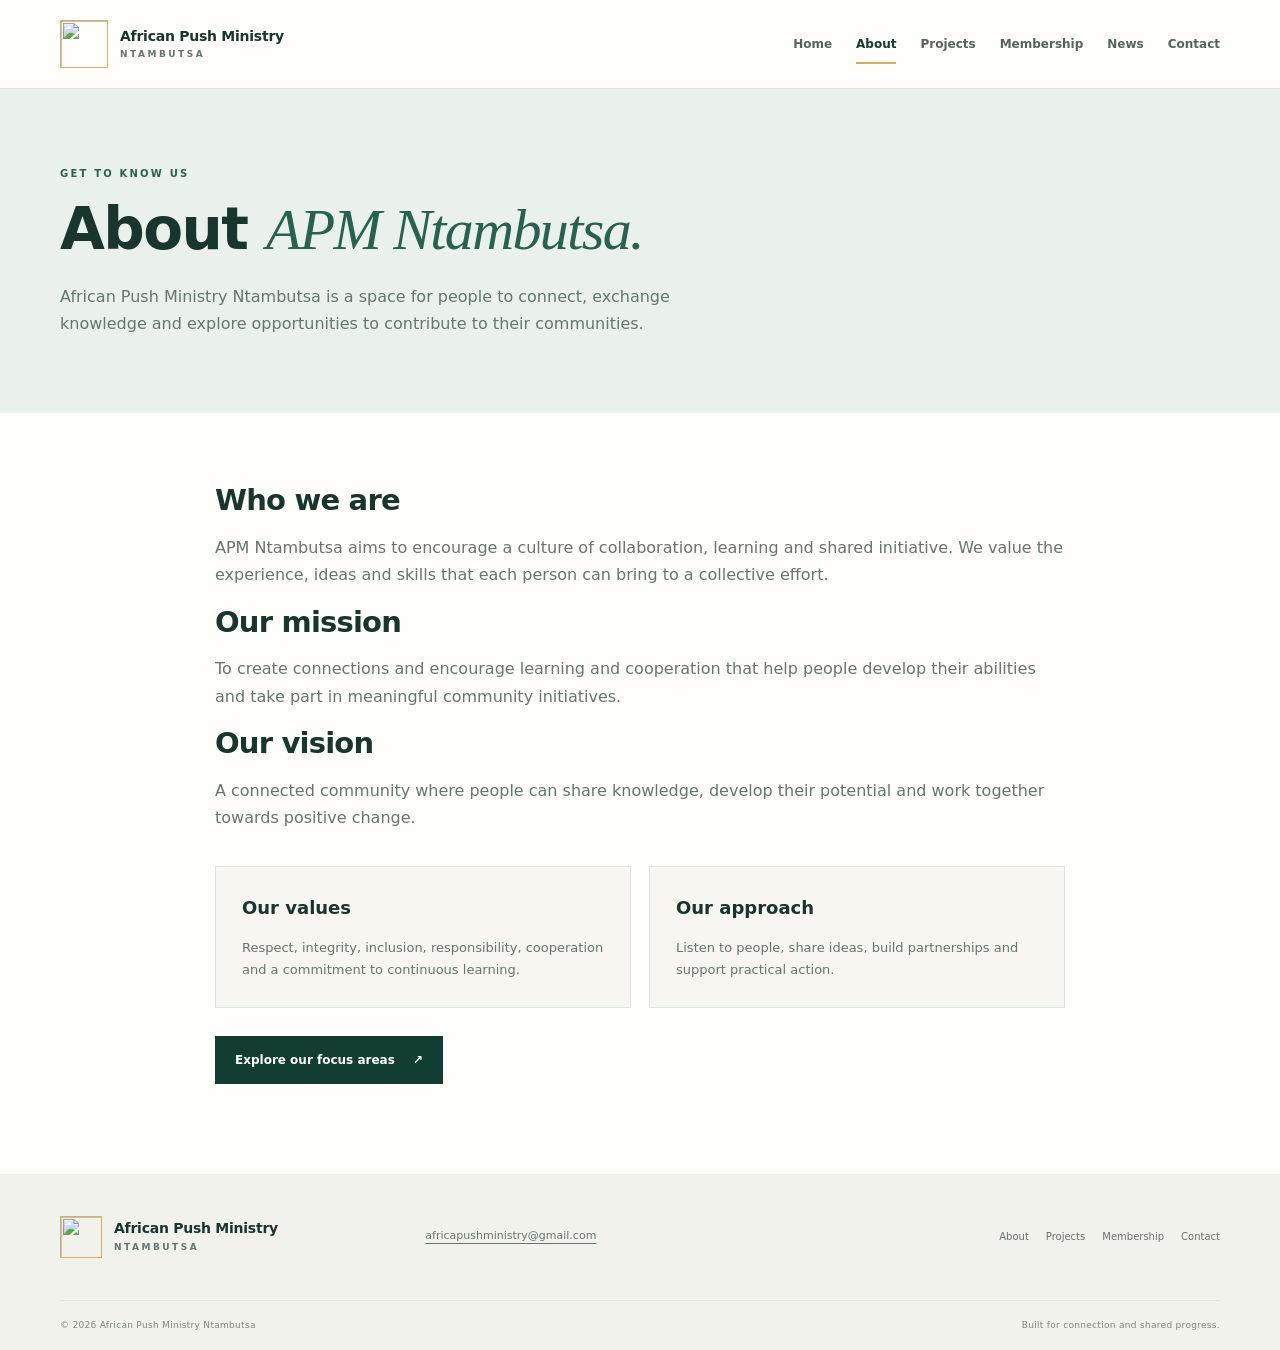
==== about.html @ 1ab74243 "Add official logo and contact email" ====
<!doctype html>
<html lang="en"><head><meta charset="utf-8"><meta name="viewport" content="width=device-width, initial-scale=1"><meta name="description" content="Learn about African Push Ministry Ntambutsa."><title>About | APM Ntambutsa</title><link rel="stylesheet" href="./assets/css/style.css"></head>
<body><a class="skip-link" href="#main">Skip to content</a><header class="site-header"><div class="container header-inner"><a class="brand" href="./index.html"><img class="brand-mark" src="./assets/apm-logo.jpg" alt=""><span class="brand-name">African Push Ministry <small>NTAMBUTSA</small></span></a><nav class="main-nav" aria-label="Main navigation"><a href="./index.html">Home</a><a href="./about.html" aria-current="page">About</a><a href="./projects.html">Projects</a><a href="./membership.html">Membership</a><a href="./news.html">News</a><a href="./contact.html">Contact</a></nav></div></header>
<main id="main"><section class="page-hero"><div class="container"><p class="section-kicker">GET TO KNOW US</p><h1>About <em>APM Ntambutsa.</em></h1><p class="page-lead">African Push Ministry Ntambutsa is a space for people to connect, exchange knowledge and explore opportunities to contribute to their communities.</p></div></section>
<section class="content-section"><div class="container content-narrow"><h2>Who we are</h2><p>APM Ntambutsa aims to encourage a culture of collaboration, learning and shared initiative. We value the experience, ideas and skills that each person can bring to a collective effort.</p><h2>Our mission</h2><p>To create connections and encourage learning and cooperation that help people develop their abilities and take part in meaningful community initiatives.</p><h2>Our vision</h2><p>A connected community where people can share knowledge, develop their potential and work together towards positive change.</p><div class="content-grid"><article class="content-card"><h3>Our values</h3><p>Respect, integrity, inclusion, responsibility, cooperation and a commitment to continuous learning.</p></article><article class="content-card"><h3>Our approach</h3><p>Listen to people, share ideas, build partnerships and support practical action.</p></article></div><div class="page-link-row"><a class="button" href="./projects.html">Explore our focus areas <span aria-hidden="true">↗</span></a></div></div></section></main>
<footer class="site-footer"><div class="container footer-main"><a class="brand brand-footer" href="./index.html"><img class="brand-mark" src="./assets/apm-logo.jpg" alt=""><span class="brand-name">African Push Ministry <small>NTAMBUTSA</small></span></a><p><a class="footer-email" href="mailto:africapushministry@gmail.com">africapushministry@gmail.com</a></p><nav aria-label="Footer navigation"><a href="./about.html">About</a><a href="./projects.html">Projects</a><a href="./membership.html">Membership</a><a href="./contact.html">Contact</a></nav></div><div class="container footer-bottom"><span>© 2026 African Push Ministry Ntambutsa</span><span>Built for connection and shared progress.</span></div></footer></body></html>
---- assets/css/style.css ----
:root {
  color-scheme: light;
  --ink: #18352e;
  --muted: #64766f;
  --green: #123d32;
  --green-deep: #0d2e27;
  --green-mid: #28614f;
  --mint: #eaf1ec;
  --cream: #f7f6f0;
  --gold: #d6ad62;
  --line: #dce4de;
  --paper: #fffefa;
  --content: 1160px;
}
* { box-sizing: border-box; }
html { scroll-behavior: smooth; scroll-padding-top: 2rem; }
body { margin: 0; color: var(--ink); background: var(--paper); font-family: Inter, ui-sans-serif, system-ui, -apple-system, BlinkMacSystemFont, "Segoe UI", sans-serif; font-size: 16px; line-height: 1.7; }
a { color: inherit; text-underline-offset: 4px; }
a:hover { color: var(--green-mid); }
a:focus-visible { outline: 3px solid var(--gold); outline-offset: 4px; }
.container { width: min(var(--content), calc(100% - 48px)); margin-inline: auto; }
.skip-link { position: absolute; z-index: 20; top: -100px; left: 16px; padding: 12px 16px; background: white; color: var(--green); }
.skip-link:focus { top: 16px; }
.site-header { position: relative; z-index: 5; background: var(--paper); border-bottom: 1px solid var(--line); }
.header-inner { min-height: 88px; display: flex; justify-content: space-between; align-items: center; gap: 24px; }
.brand { display: inline-flex; align-items: center; gap: 12px; color: var(--ink); text-decoration: none; flex-shrink: 0; }
.brand-mark { width: 48px; height: 48px; display: grid; place-items: center; border: 1px solid var(--gold); color: var(--green); font-size: 14px; font-weight: 850; letter-spacing: -1px; }
.brand-name { display: flex; flex-direction: column; font-size: 14px; line-height: 1.25; font-weight: 750; letter-spacing: -.25px; }
.brand-name small { margin-top: 4px; color: var(--muted); font-size: 9px; letter-spacing: 2.5px; font-weight: 700; }
.main-nav { display: flex; align-items: center; justify-content: flex-end; flex-wrap: wrap; gap: 8px 24px; }
.main-nav a { padding: 10px 0; color: #53645d; font-size: 12px; font-weight: 650; text-decoration: none; }
.main-nav a:hover, .main-nav a[aria-current="page"] { color: var(--green); }
.main-nav a[aria-current="page"] { box-shadow: inset 0 -2px var(--gold); }
.hero { position: relative; overflow: hidden; min-height: 570px; display: flex; flex-direction: column; justify-content: center; color: white; background: radial-gradient(ellipse at 82% 43%, rgba(82,133,103,.32), transparent 34%), linear-gradient(112deg, #0d3028 0%, #174738 58%, #1f5744 100%); }
.hero::after { position: absolute; content: ""; width: 540px; height: 540px; right: 4%; top: 5%; border: 1px solid rgba(222,194,137,.2); border-radius: 50%; box-shadow: 0 0 0 54px rgba(255,255,255,.025), 0 0 0 108px rgba(255,255,255,.02); }
.hero-shape { position: absolute; border: 1px solid rgba(214,173,98,.25); transform: rotate(38deg); }
.shape-one { width: 230px; height: 230px; right: 17%; top: 26%; }
.shape-two { width: 110px; height: 110px; right: 27%; top: 45%; border-color: rgba(255,255,255,.15); }
.hero-content { position: relative; z-index: 1; padding-block: 82px 90px; }
.eyebrow, .section-kicker { display: flex; align-items: center; gap: 12px; margin: 0 0 22px; color: var(--green-mid); font-size: 10px; font-weight: 800; letter-spacing: 2.2px; }
.hero .eyebrow { color: #d9c393; }
.eyebrow-line { width: 30px; height: 1px; background: var(--gold); }
.hero h1 { max-width: 760px; margin: 0; font-size: clamp(48px, 7vw, 82px); line-height: 1.02; letter-spacing: -3.8px; font-weight: 650; }
h1 em, h2 em { color: var(--gold); font-family: Georgia, "Times New Roman", serif; font-weight: 400; }
.hero-lead { max-width: 540px; margin: 27px 0 0; color: #d5e1db; font-size: 17px; line-height: 1.8; }
.hero-actions { display: flex; align-items: center; flex-wrap: wrap; gap: 25px; margin-top: 34px; }
.button { min-height: 48px; display: inline-flex; align-items: center; justify-content: center; gap: 18px; padding: 12px 20px; background: var(--green); color: white; font-size: 12px; font-weight: 750; text-decoration: none; transition: transform .2s ease, background .2s ease; }
.button:hover { color: white; background: var(--green-mid); transform: translateY(-2px); }
.button-light { background: #f7f5ed; color: var(--green); }
.button-light:hover { color: var(--green); background: white; }
.text-link { font-size: 12px; font-weight: 700; text-decoration: none; }
.text-link-light { color: #f1f2ec; }
.text-link-light:hover { color: var(--gold); }
.hero-note { display: flex; align-items: center; gap: 10px; margin-top: 67px; color: #c1d1c9; font-size: 10px; letter-spacing: 1.6px; text-transform: uppercase; }
.note-dot { width: 7px; height: 7px; border-radius: 50%; background: var(--gold); }
.hero-bottom { position: absolute; z-index: 1; bottom: 0; left: 50%; transform: translateX(-50%); display: flex; align-items: center; gap: 17px; padding-block: 16px; color: #baccc2; border-top: 1px solid rgba(255,255,255,.18); font-size: 9px; font-weight: 700; letter-spacing: 2px; }
.hero-bottom-rule { width: 36px; height: 1px; background: var(--gold); }
.section-space { padding-block: 100px; }
.intro-section { background: var(--cream); }
.intro-grid { display: grid; grid-template-columns: 1fr 1fr; gap: 80px; align-items: center; }
.section-kicker { margin-bottom: 18px; }
.intro-grid h2, .section-heading h2, .join-inner h2, .page-hero h1 { margin: 0; color: var(--ink); font-size: clamp(34px, 4vw, 48px); line-height: 1.14; letter-spacing: -1.6px; font-weight: 650; }
.intro-grid h2 em, .section-heading h2 em { color: var(--green-mid); }
.intro-copy p { margin: 0 0 23px; color: var(--muted); font-size: 15px; line-height: 1.9; }
.arrow-link { display: inline-flex; gap: 20px; align-items: center; color: var(--green); font-size: 12px; font-weight: 800; text-decoration: none; border-bottom: 1px solid var(--gold); padding-bottom: 7px; }
.arrow-link:hover { color: var(--green-mid); }
.focus-section { background: var(--paper); }
.section-heading { display: flex; justify-content: space-between; align-items: end; gap: 48px; margin-bottom: 42px; }
.section-heading > p { max-width: 330px; margin: 0 0 5px; color: var(--muted); font-size: 13px; }
.focus-grid { display: grid; grid-template-columns: repeat(3, 1fr); gap: 16px; }
.focus-card { min-height: 310px; display: flex; flex-direction: column; align-items: flex-start; padding: 27px 25px; border: 1px solid var(--line); background: white; }
.focus-card-featured { background: var(--mint); border-color: var(--mint); }
.card-number { color: #7b8b82; font-size: 9px; font-weight: 800; letter-spacing: 1.7px; }
.focus-icon { width: 42px; height: 42px; display: grid; place-items: center; margin-top: 28px; border: 1px solid #d9c18f; color: var(--green-mid); font-size: 22px; }
.focus-card h3 { margin: 18px 0 8px; font-size: 19px; letter-spacing: -.4px; }
.focus-card p { margin: 0 0 23px; color: var(--muted); font-size: 12px; line-height: 1.8; }
.focus-card a { margin-top: auto; color: var(--green); font-size: 11px; font-weight: 800; text-decoration: none; }
.focus-card a span { margin-left: 10px; color: #a57e37; }
.join-section { padding-block: 76px; background: var(--green); color: white; }
.join-inner { display: grid; grid-template-columns: 1.1fr .9fr; gap: 80px; align-items: center; }
.section-kicker-light { color: #d9c393; }
.join-inner h2 { color: white; }
.join-action p { max-width: 430px; margin: 0 0 25px; color: #d3dfd8; font-size: 14px; line-height: 1.8; }
.site-footer { background: #f1f2ec; }
.footer-main { display: grid; grid-template-columns: 1fr 1.2fr 1.1fr; gap: 35px; align-items: center; padding-block: 42px; }
.brand-footer .brand-mark { width: 42px; height: 42px; }
.footer-main > p { max-width: 300px; margin: 0; color: var(--muted); font-size: 11px; }
.footer-main nav { display: flex; justify-content: flex-end; flex-wrap: wrap; gap: 10px 17px; }
.footer-main nav a { color: var(--muted); font-size: 10px; text-decoration: none; }
.footer-bottom { display: flex; justify-content: space-between; gap: 20px; padding-block: 17px; border-top: 1px solid var(--line); color: #78877f; font-size: 9px; letter-spacing: .3px; }

/* Interior pages */
.page-hero { padding-block: 76px; background: var(--mint); }
.page-hero .section-kicker { margin-bottom: 14px; }
.page-hero h1 { max-width: 800px; font-size: clamp(38px, 5vw, 58px); }
.page-hero h1 em { color: var(--green-mid); }
.page-hero .page-lead { max-width: 660px; margin: 20px 0 0; color: var(--muted); font-size: 16px; }
.content-section { padding-block: 70px 90px; }
.content-narrow { max-width: 850px; }
.content-section h2 { margin: 0 0 16px; font-size: 29px; line-height: 1.2; letter-spacing: -.8px; }
.content-section h3 { margin: 0 0 8px; font-size: 18px; }
.content-section p { color: var(--muted); }
.content-grid { display: grid; grid-template-columns: repeat(2, 1fr); gap: 18px; margin-top: 35px; }
.content-card { padding: 26px; background: var(--cream); border: 1px solid var(--line); }
.content-card p { margin-bottom: 0; font-size: 13px; }
.notice { margin-top: 28px; padding: 18px 22px; border-left: 3px solid var(--gold); background: var(--cream); color: var(--muted); font-size: 13px; }
.page-link-row { display: flex; flex-wrap: wrap; gap: 14px; margin-top: 28px; }
@media (max-width: 900px) {
  .header-inner { align-items: flex-start; flex-direction: column; padding-block: 16px; }
  .main-nav { justify-content: flex-start; gap: 4px 18px; }
  .intro-grid, .join-inner { gap: 42px; }
  .footer-main { grid-template-columns: 1fr 1fr; }
  .footer-main nav { grid-column: 1 / -1; justify-content: flex-start; }
}
@media (max-width: 650px) {
  .container { width: min(var(--content), calc(100% - 36px)); }
  .main-nav { gap: 3px 14px; }
  .main-nav a { font-size: 11px; }
  .hero { min-height: 570px; }
  .hero::after { width: 320px; height: 320px; right: -150px; top: 22%; }
  .shape-one { right: -12%; top: 35%; }
  .shape-two { right: 2%; top: 52%; }
  .hero-content { padding-block: 75px 95px; }
  .hero h1 { font-size: clamp(43px, 12vw, 63px); letter-spacing: -2.5px; }
  .hero-lead { max-width: 450px; font-size: 15px; }
  .hero-note { margin-top: 48px; font-size: 8px; letter-spacing: 1px; }
  .section-space { padding-block: 70px; }
  .intro-grid, .join-inner { grid-template-columns: 1fr; gap: 26px; }
  .section-heading { align-items: flex-start; flex-direction: column; gap: 14px; }
  .focus-grid, .content-grid { grid-template-columns: 1fr; }
  .focus-card { min-height: 270px; }
  .join-section { padding-block: 62px; }
  .footer-main { grid-template-columns: 1fr; gap: 20px; }
  .footer-main nav { grid-column: auto; }
  .footer-bottom { flex-direction: column; gap: 6px; }
  .page-hero { padding-block: 60px; }
  .content-section { padding-block: 55px 70px; }
}
@media (prefers-reduced-motion: reduce) {
  html { scroll-behavior: auto; }
  *, *::before, *::after { transition-duration: .01ms !important; animation-duration: .01ms !important; }
}
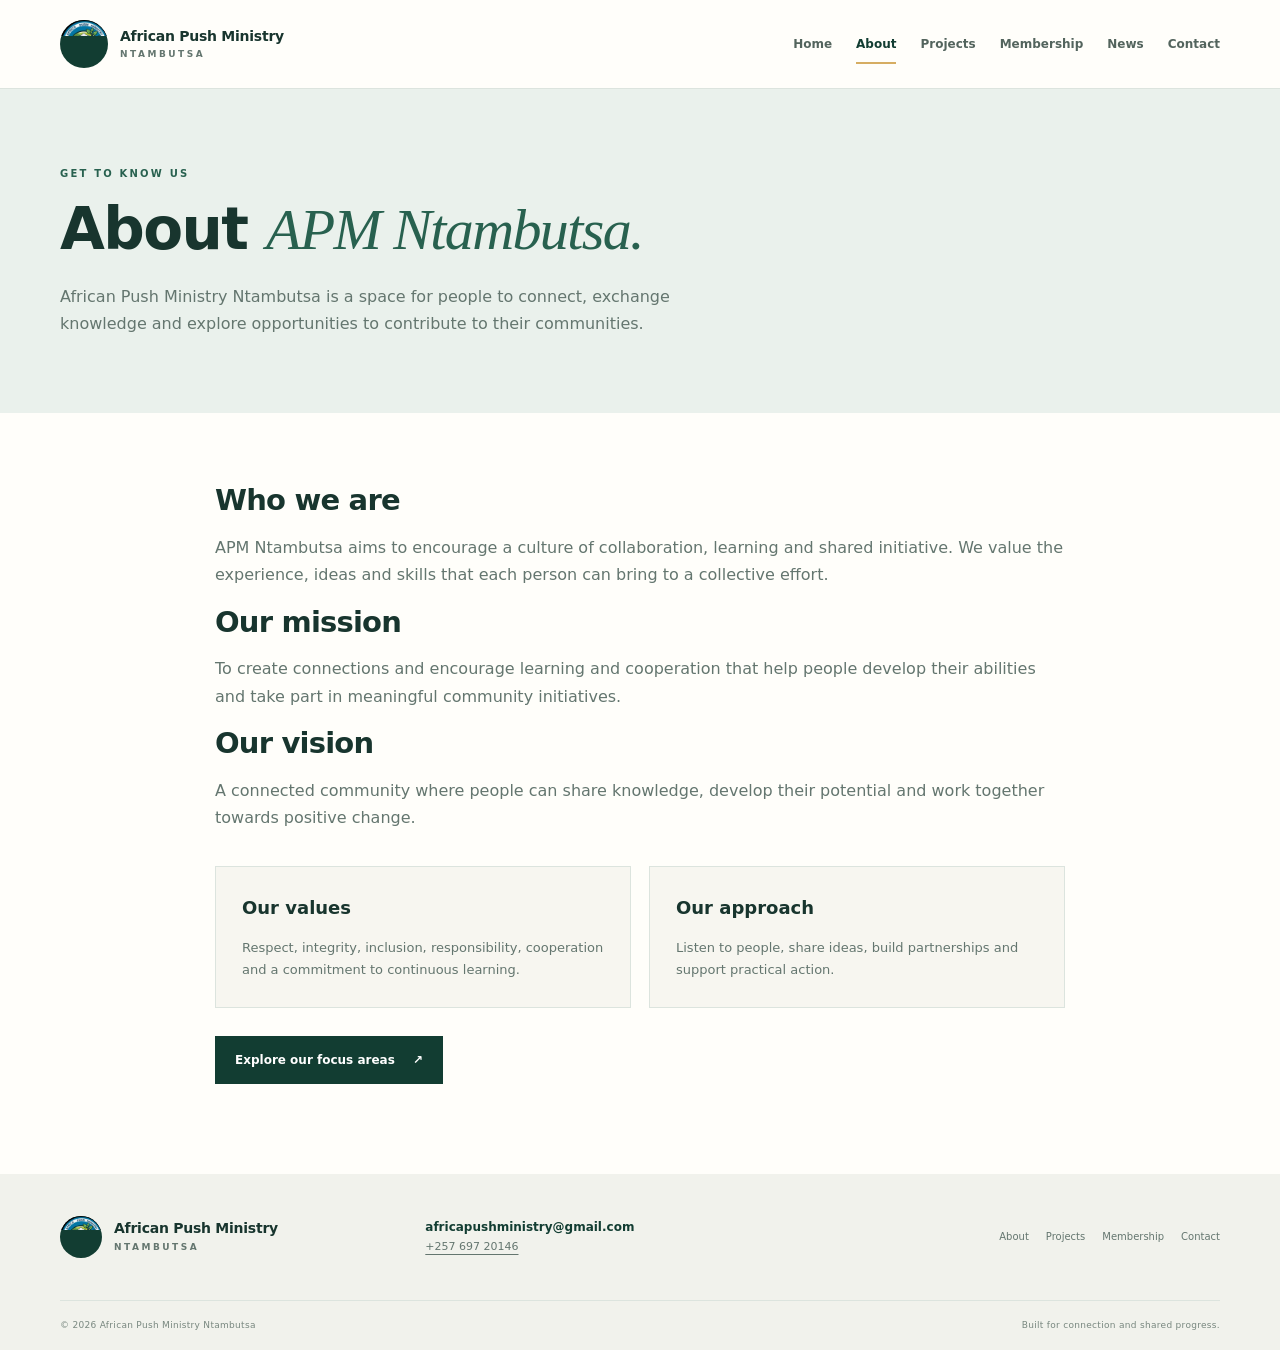
==== commit 464266af: "Add official APM telephone contact" ====
--- a/about.html
+++ b/about.html
@@ -3,4 +3,4 @@
 <body><a class="skip-link" href="#main">Skip to content</a><header class="site-header"><div class="container header-inner"><a class="brand" href="./index.html"><img class="brand-mark" src="./assets/apm-logo.jpg" alt=""><span class="brand-name">African Push Ministry <small>NTAMBUTSA</small></span></a><nav class="main-nav" aria-label="Main navigation"><a href="./index.html">Home</a><a href="./about.html" aria-current="page">About</a><a href="./projects.html">Projects</a><a href="./membership.html">Membership</a><a href="./news.html">News</a><a href="./contact.html">Contact</a></nav></div></header>
 <main id="main"><section class="page-hero"><div class="container"><p class="section-kicker">GET TO KNOW US</p><h1>About <em>APM Ntambutsa.</em></h1><p class="page-lead">African Push Ministry Ntambutsa is a space for people to connect, exchange knowledge and explore opportunities to contribute to their communities.</p></div></section>
 <section class="content-section"><div class="container content-narrow"><h2>Who we are</h2><p>APM Ntambutsa aims to encourage a culture of collaboration, learning and shared initiative. We value the experience, ideas and skills that each person can bring to a collective effort.</p><h2>Our mission</h2><p>To create connections and encourage learning and cooperation that help people develop their abilities and take part in meaningful community initiatives.</p><h2>Our vision</h2><p>A connected community where people can share knowledge, develop their potential and work together towards positive change.</p><div class="content-grid"><article class="content-card"><h3>Our values</h3><p>Respect, integrity, inclusion, responsibility, cooperation and a commitment to continuous learning.</p></article><article class="content-card"><h3>Our approach</h3><p>Listen to people, share ideas, build partnerships and support practical action.</p></article></div><div class="page-link-row"><a class="button" href="./projects.html">Explore our focus areas <span aria-hidden="true">↗</span></a></div></div></section></main>
-<footer class="site-footer"><div class="container footer-main"><a class="brand brand-footer" href="./index.html"><img class="brand-mark" src="./assets/apm-logo.jpg" alt=""><span class="brand-name">African Push Ministry <small>NTAMBUTSA</small></span></a><p><a class="footer-email" href="mailto:africapushministry@gmail.com">africapushministry@gmail.com</a></p><nav aria-label="Footer navigation"><a href="./about.html">About</a><a href="./projects.html">Projects</a><a href="./membership.html">Membership</a><a href="./contact.html">Contact</a></nav></div><div class="container footer-bottom"><span>© 2026 African Push Ministry Ntambutsa</span><span>Built for connection and shared progress.</span></div></footer></body></html>+<footer class="site-footer"><div class="container footer-main"><a class="brand brand-footer" href="./index.html"><img class="brand-mark" src="./assets/apm-logo.jpg" alt=""><span class="brand-name">African Push Ministry <small>NTAMBUTSA</small></span></a><p><a class="footer-email" href="mailto:africapushministry@gmail.com">africapushministry@gmail.com</a><br><a class="footer-phone" href="tel:+25769720146">+257 697 20146</a></p><nav aria-label="Footer navigation"><a href="./about.html">About</a><a href="./projects.html">Projects</a><a href="./membership.html">Membership</a><a href="./contact.html">Contact</a></nav></div><div class="container footer-bottom"><span>© 2026 African Push Ministry Ntambutsa</span><span>Built for connection and shared progress.</span></div></footer></body></html>
--- a/assets/css/style.css
+++ b/assets/css/style.css
@@ -24,7 +24,7 @@
 .site-header { position: relative; z-index: 5; background: var(--paper); border-bottom: 1px solid var(--line); }
 .header-inner { min-height: 88px; display: flex; justify-content: space-between; align-items: center; gap: 24px; }
 .brand { display: inline-flex; align-items: center; gap: 12px; color: var(--ink); text-decoration: none; flex-shrink: 0; }
-.brand-mark { width: 48px; height: 48px; display: grid; place-items: center; border: 1px solid var(--gold); color: var(--green); font-size: 14px; font-weight: 850; letter-spacing: -1px; }
+.brand-mark { width: 48px; height: 48px; display: block; flex-shrink: 0; border: 0; border-radius: 50%; object-fit: cover; object-position: center; background: var(--green); }
 .brand-name { display: flex; flex-direction: column; font-size: 14px; line-height: 1.25; font-weight: 750; letter-spacing: -.25px; }
 .brand-name small { margin-top: 4px; color: var(--muted); font-size: 9px; letter-spacing: 2.5px; font-weight: 700; }
 .main-nav { display: flex; align-items: center; justify-content: flex-end; flex-wrap: wrap; gap: 8px 24px; }
@@ -140,3 +140,6 @@
   html { scroll-behavior: auto; }
   *, *::before, *::after { transition-duration: .01ms !important; animation-duration: .01ms !important; }
 }
+
+.footer-email { color: var(--green); font-size: 12px; font-weight: 750; text-decoration: none; overflow-wrap: anywhere; }
+.footer-email:hover { text-decoration: underline; }
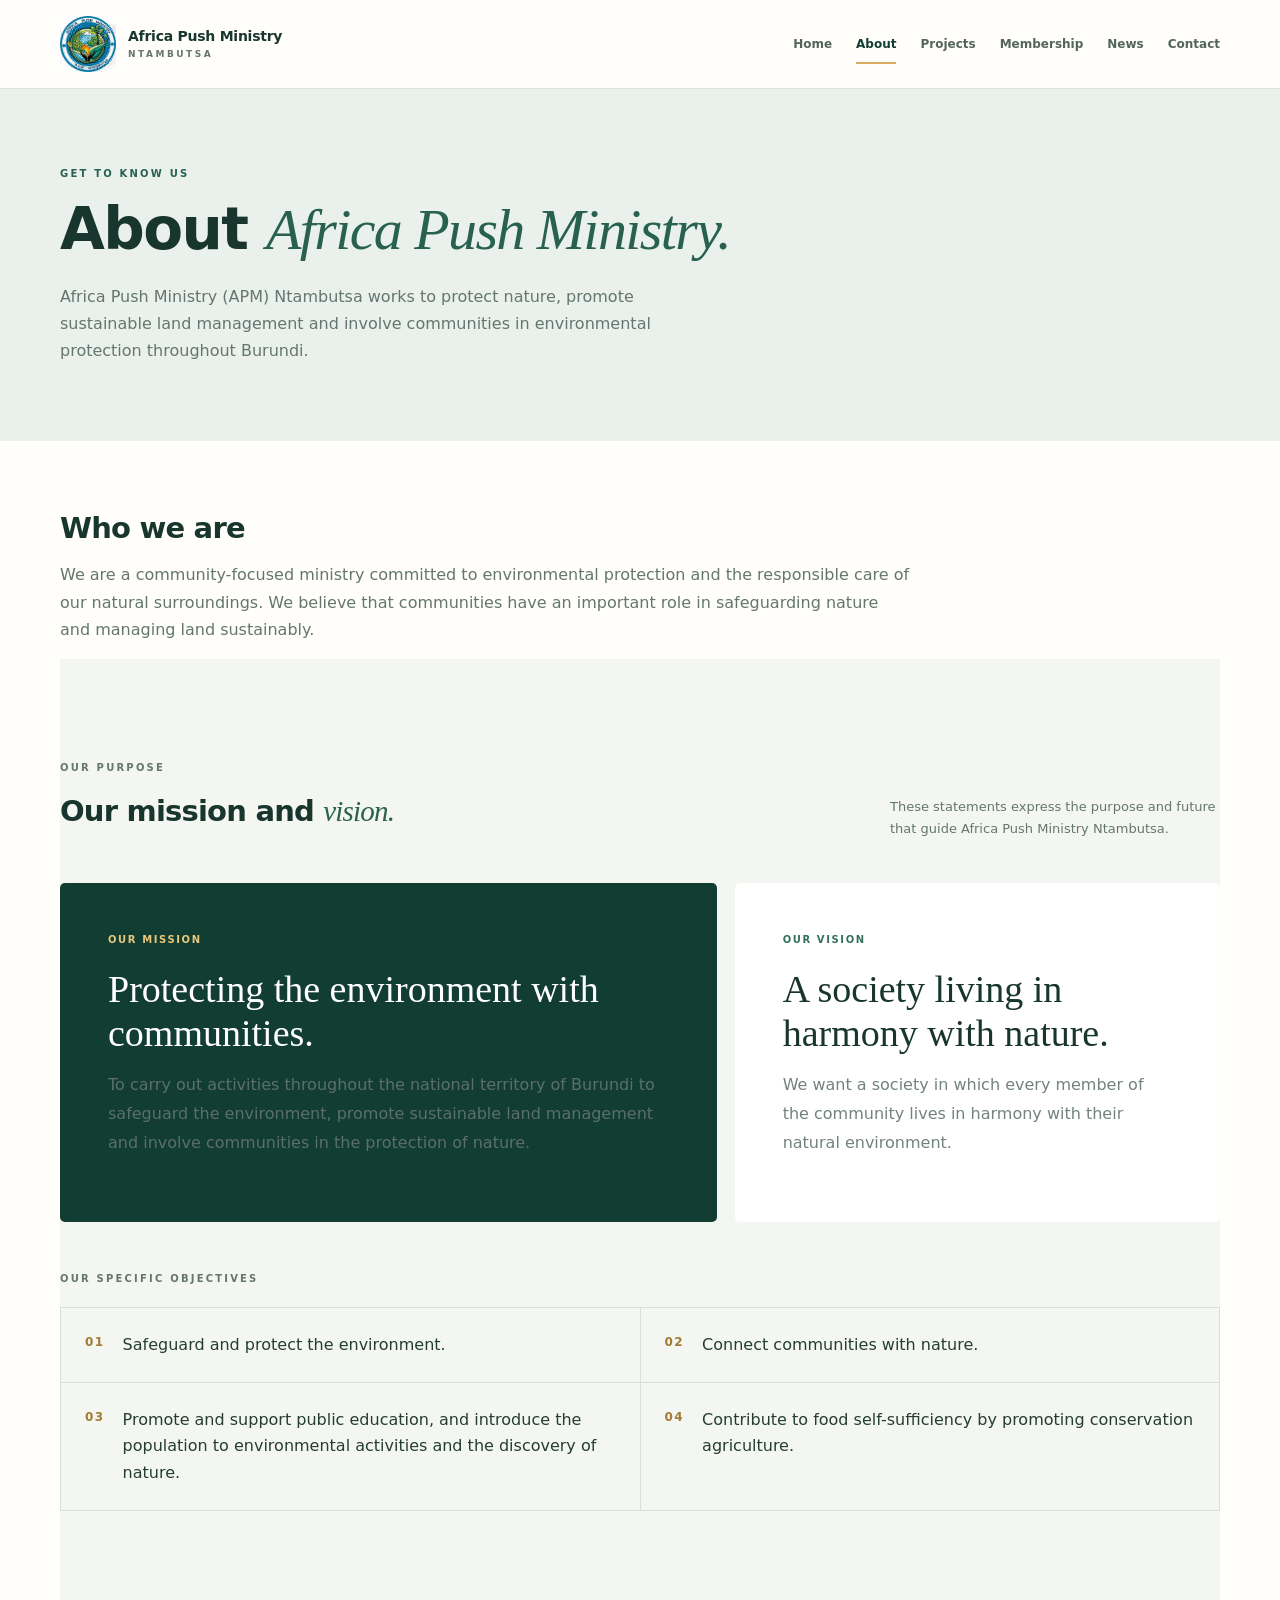
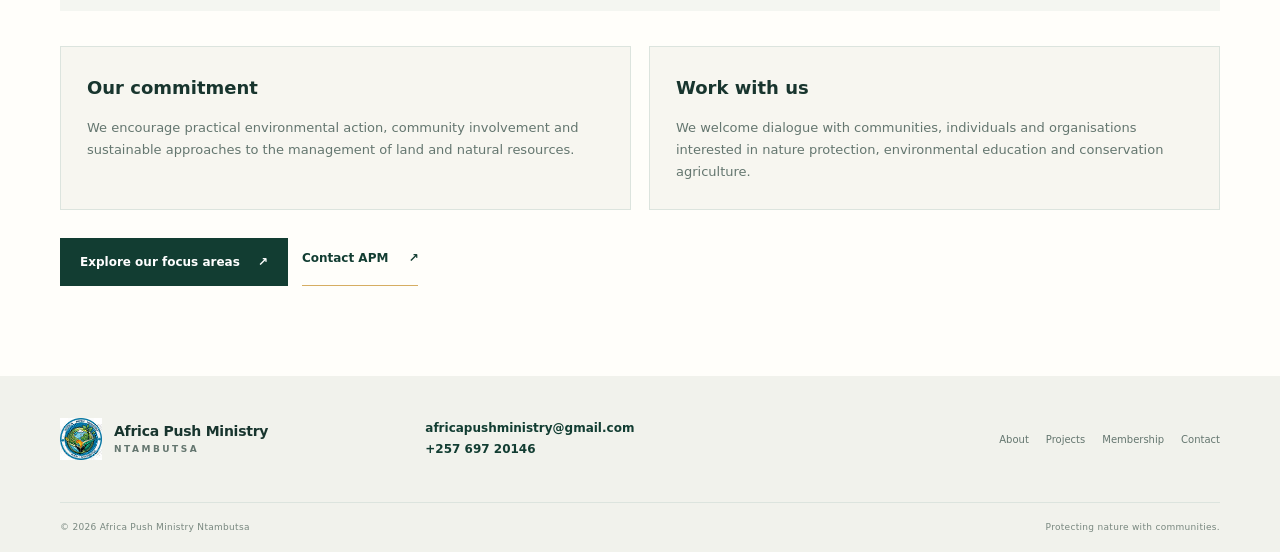
==== commit a8f49dfb: "Update About page with official mission and objectives" ====
--- a/about.html
+++ b/about.html
@@ -1,6 +1,114 @@
 <!doctype html>
-<html lang="en"><head><meta charset="utf-8"><meta name="viewport" content="width=device-width, initial-scale=1"><meta name="description" content="Learn about African Push Ministry Ntambutsa."><title>About | APM Ntambutsa</title><link rel="stylesheet" href="./assets/css/style.css"></head>
-<body><a class="skip-link" href="#main">Skip to content</a><header class="site-header"><div class="container header-inner"><a class="brand" href="./index.html"><img class="brand-mark" src="./assets/apm-logo.jpg" alt=""><span class="brand-name">African Push Ministry <small>NTAMBUTSA</small></span></a><nav class="main-nav" aria-label="Main navigation"><a href="./index.html">Home</a><a href="./about.html" aria-current="page">About</a><a href="./projects.html">Projects</a><a href="./membership.html">Membership</a><a href="./news.html">News</a><a href="./contact.html">Contact</a></nav></div></header>
-<main id="main"><section class="page-hero"><div class="container"><p class="section-kicker">GET TO KNOW US</p><h1>About <em>APM Ntambutsa.</em></h1><p class="page-lead">African Push Ministry Ntambutsa is a space for people to connect, exchange knowledge and explore opportunities to contribute to their communities.</p></div></section>
-<section class="content-section"><div class="container content-narrow"><h2>Who we are</h2><p>APM Ntambutsa aims to encourage a culture of collaboration, learning and shared initiative. We value the experience, ideas and skills that each person can bring to a collective effort.</p><h2>Our mission</h2><p>To create connections and encourage learning and cooperation that help people develop their abilities and take part in meaningful community initiatives.</p><h2>Our vision</h2><p>A connected community where people can share knowledge, develop their potential and work together towards positive change.</p><div class="content-grid"><article class="content-card"><h3>Our values</h3><p>Respect, integrity, inclusion, responsibility, cooperation and a commitment to continuous learning.</p></article><article class="content-card"><h3>Our approach</h3><p>Listen to people, share ideas, build partnerships and support practical action.</p></article></div><div class="page-link-row"><a class="button" href="./projects.html">Explore our focus areas <span aria-hidden="true">↗</span></a></div></div></section></main>
-<footer class="site-footer"><div class="container footer-main"><a class="brand brand-footer" href="./index.html"><img class="brand-mark" src="./assets/apm-logo.jpg" alt=""><span class="brand-name">African Push Ministry <small>NTAMBUTSA</small></span></a><p><a class="footer-email" href="mailto:africapushministry@gmail.com">africapushministry@gmail.com</a><br><a class="footer-phone" href="tel:+25769720146">+257 697 20146</a></p><nav aria-label="Footer navigation"><a href="./about.html">About</a><a href="./projects.html">Projects</a><a href="./membership.html">Membership</a><a href="./contact.html">Contact</a></nav></div><div class="container footer-bottom"><span>© 2026 African Push Ministry Ntambutsa</span><span>Built for connection and shared progress.</span></div></footer></body></html>+<html lang="en">
+<head>
+  <meta charset="utf-8">
+  <meta name="viewport" content="width=device-width, initial-scale=1">
+  <meta name="description" content="Learn about the mission, vision and objectives of Africa Push Ministry Ntambutsa.">
+  <title>About | APM Ntambutsa</title>
+  <link rel="stylesheet" href="./assets/css/style.css">
+</head>
+<body>
+  <a class="skip-link" href="#main">Skip to content</a>
+  <header class="site-header">
+    <div class="container header-inner">
+      <a class="brand" href="./index.html" aria-label="APM Ntambutsa home">
+        <img class="brand-mark" src="./assets/apm-logo.jpg" alt="">
+        <span class="brand-name">Africa Push Ministry <small>NTAMBUTSA</small></span>
+      </a>
+      <nav class="main-nav" aria-label="Main navigation">
+        <a href="./index.html">Home</a>
+        <a href="./about.html" aria-current="page">About</a>
+        <a href="./projects.html">Projects</a>
+        <a href="./membership.html">Membership</a>
+        <a href="./news.html">News</a>
+        <a href="./contact.html">Contact</a>
+      </nav>
+    </div>
+  </header>
+
+  <main id="main">
+    <section class="page-hero">
+      <div class="container">
+        <p class="section-kicker">GET TO KNOW US</p>
+        <h1>About <em>Africa Push Ministry.</em></h1>
+        <p class="page-lead">Africa Push Ministry (APM) Ntambutsa works to protect nature, promote sustainable land management and involve communities in environmental protection throughout Burundi.</p>
+      </div>
+    </section>
+
+    <section class="content-section">
+      <div class="container">
+        <div class="content-narrow">
+          <h2>Who we are</h2>
+          <p>We are a community-focused ministry committed to environmental protection and the responsible care of our natural surroundings. We believe that communities have an important role in safeguarding nature and managing land sustainably.</p>
+        </div>
+
+        <section class="mission-section section-space" aria-label="Our mission and vision">
+          <div class="section-heading mission-heading">
+            <div>
+              <p class="section-kicker">OUR PURPOSE</p>
+              <h2>Our mission and <em>vision.</em></h2>
+            </div>
+            <p>These statements express the purpose and future that guide Africa Push Ministry Ntambutsa.</p>
+          </div>
+          <div class="mission-grid">
+            <article class="mission-panel mission-panel-main">
+              <p class="section-kicker">OUR MISSION</p>
+              <h3>Protecting the environment with communities.</h3>
+              <p>To carry out activities throughout the national territory of Burundi to safeguard the environment, promote sustainable land management and involve communities in the protection of nature.</p>
+            </article>
+            <article class="mission-panel mission-panel-vision">
+              <p class="section-kicker">OUR VISION</p>
+              <h3>A society living in harmony with nature.</h3>
+              <p>We want a society in which every member of the community lives in harmony with their natural environment.</p>
+            </article>
+          </div>
+          <div class="objectives-block">
+            <p class="section-kicker">OUR SPECIFIC OBJECTIVES</p>
+            <div class="objectives-grid">
+              <article class="objective-item"><span>01</span><p>Safeguard and protect the environment.</p></article>
+              <article class="objective-item"><span>02</span><p>Connect communities with nature.</p></article>
+              <article class="objective-item"><span>03</span><p>Promote and support public education, and introduce the population to environmental activities and the discovery of nature.</p></article>
+              <article class="objective-item"><span>04</span><p>Contribute to food self-sufficiency by promoting conservation agriculture.</p></article>
+            </div>
+          </div>
+        </section>
+
+        <div class="content-grid">
+          <article class="content-card">
+            <h3>Our commitment</h3>
+            <p>We encourage practical environmental action, community involvement and sustainable approaches to the management of land and natural resources.</p>
+          </article>
+          <article class="content-card">
+            <h3>Work with us</h3>
+            <p>We welcome dialogue with communities, individuals and organisations interested in nature protection, environmental education and conservation agriculture.</p>
+          </article>
+        </div>
+        <div class="page-link-row">
+          <a class="button" href="./projects.html">Explore our focus areas <span aria-hidden="true">↗</span></a>
+          <a class="arrow-link" href="./contact.html">Contact APM <span aria-hidden="true">↗</span></a>
+        </div>
+      </div>
+    </section>
+  </main>
+
+  <footer class="site-footer">
+    <div class="container footer-main">
+      <a class="brand brand-footer" href="./index.html">
+        <img class="brand-mark" src="./assets/apm-logo.jpg" alt="">
+        <span class="brand-name">Africa Push Ministry <small>NTAMBUTSA</small></span>
+      </a>
+      <p><a class="footer-email" href="mailto:africapushministry@gmail.com">africapushministry@gmail.com</a><br><a class="footer-phone" href="tel:+25769720146">+257 697 20146</a></p>
+      <nav aria-label="Footer navigation">
+        <a href="./about.html">About</a>
+        <a href="./projects.html">Projects</a>
+        <a href="./membership.html">Membership</a>
+        <a href="./contact.html">Contact</a>
+      </nav>
+    </div>
+    <div class="container footer-bottom">
+      <span>© 2026 Africa Push Ministry Ntambutsa</span>
+      <span>Protecting nature with communities.</span>
+    </div>
+  </footer>
+</body>
+</html>
--- a/assets/css/style.css
+++ b/assets/css/style.css
@@ -24,7 +24,7 @@
 .site-header { position: relative; z-index: 5; background: var(--paper); border-bottom: 1px solid var(--line); }
 .header-inner { min-height: 88px; display: flex; justify-content: space-between; align-items: center; gap: 24px; }
 .brand { display: inline-flex; align-items: center; gap: 12px; color: var(--ink); text-decoration: none; flex-shrink: 0; }
-.brand-mark { width: 48px; height: 48px; display: block; flex-shrink: 0; border: 0; border-radius: 50%; object-fit: cover; object-position: center; background: var(--green); }
+.brand-mark { width: 56px; height: 56px; display: block; flex-shrink: 0; border: 0; border-radius: 0; object-fit: contain; object-position: center; background: transparent; }
 .brand-name { display: flex; flex-direction: column; font-size: 14px; line-height: 1.25; font-weight: 750; letter-spacing: -.25px; }
 .brand-name small { margin-top: 4px; color: var(--muted); font-size: 9px; letter-spacing: 2.5px; font-weight: 700; }
 .main-nav { display: flex; align-items: center; justify-content: flex-end; flex-wrap: wrap; gap: 8px 24px; }
@@ -143,3 +143,73 @@
 
 .footer-email { color: var(--green); font-size: 12px; font-weight: 750; text-decoration: none; overflow-wrap: anywhere; }
 .footer-email:hover { text-decoration: underline; }
+
+.footer-phone { color: var(--green); font-size: 12px; font-weight: 750; text-decoration: none; }
+.footer-phone:hover { text-decoration: underline; }
+
+
+/* Prominent APM emblem on the homepage */
+.hero-content { padding-right: 345px; }
+.hero h1 { max-width: 620px; font-size: clamp(42px, 5.7vw, 72px); }
+.hero-logo {
+  position: absolute;
+  z-index: 1;
+  top: 50%;
+  right: max(4%, calc((100vw - 1160px) / 2 + 24px));
+  width: clamp(220px, 26vw, 315px);
+  height: auto;
+  aspect-ratio: 1;
+  object-fit: contain;
+  border-radius: 50%;
+  box-shadow: 0 18px 48px rgba(0, 0, 0, .18);
+  transform: translateY(-50%);
+}
+.brand-mark {
+  width: 56px;
+  height: 56px;
+  display: block;
+  flex-shrink: 0;
+  border: 0;
+  border-radius: 0;
+  object-fit: contain;
+  object-position: center;
+  background: transparent;
+}
+.brand-footer .brand-mark { width: 42px; height: 42px; }
+@media (max-width: 900px) {
+  .hero-content { padding-right: 0; }
+  .hero-logo {
+    position: static;
+    transform: none;
+    display: block;
+    width: min(54vw, 250px);
+    margin: -48px auto 64px;
+  }
+}
+@media (max-width: 650px) {
+  .hero-logo { width: min(62vw, 225px); margin-top: -34px; }
+}
+
+
+/* Mission, vision and objectives */
+.mission-section { background: #f4f6f1; }
+.mission-heading { margin-bottom: 38px; }
+.mission-grid { display: grid; grid-template-columns: 1.15fr .85fr; gap: 18px; }
+.mission-panel { padding: clamp(26px, 4vw, 48px); border-radius: 5px; background: #fff; }
+.mission-panel-main { background: #123d32; color: #fff; }
+.mission-panel .section-kicker { letter-spacing: .16em; font-weight: 800; }
+.mission-panel-main .section-kicker { color: #e9c77b; }
+.mission-panel-vision .section-kicker { color: #34715d; }
+.mission-panel h3 { max-width: 620px; margin: 20px 0 14px; font-family: Georgia, serif; font-size: clamp(25px, 3vw, 38px); line-height: 1.15; font-weight: 500; }
+.mission-panel p:last-child { max-width: 680px; line-height: 1.8; opacity: .9; }
+.objectives-block { margin-top: 48px; }
+.objectives-block > .section-kicker { margin-bottom: 20px; }
+.objectives-grid { display: grid; grid-template-columns: repeat(2, minmax(0, 1fr)); gap: 1px; background: #d9e0d9; border: 1px solid #d9e0d9; }
+.objective-item { display: flex; align-items: flex-start; gap: 18px; padding: 24px; background: #f4f6f1; }
+.objective-item span { color: #a27c35; font-size: 12px; font-weight: 800; letter-spacing: .12em; }
+.objective-item p { margin: 0; line-height: 1.65; color: #243d34; }
+@media (max-width: 760px) {
+  .mission-grid, .objectives-grid { grid-template-columns: 1fr; }
+  .mission-heading { gap: 12px; }
+  .objective-item { padding: 20px; }
+}
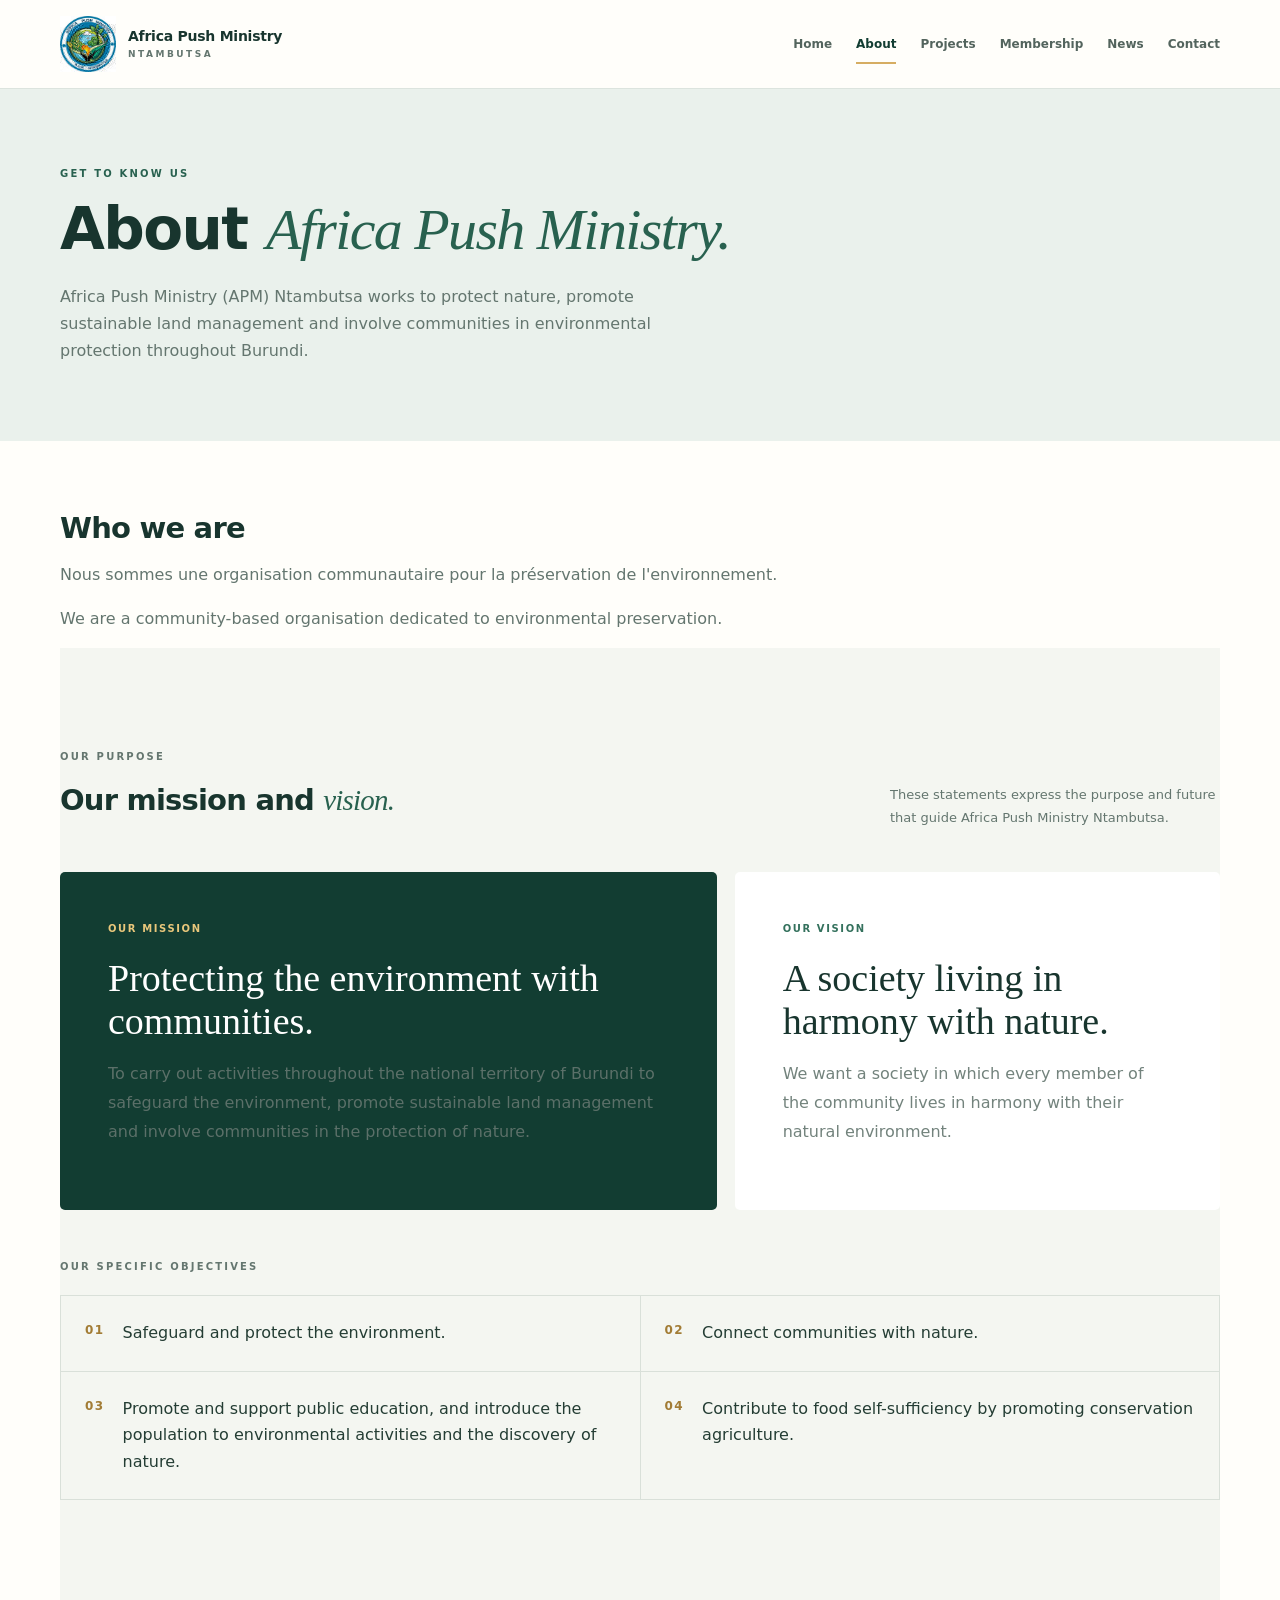
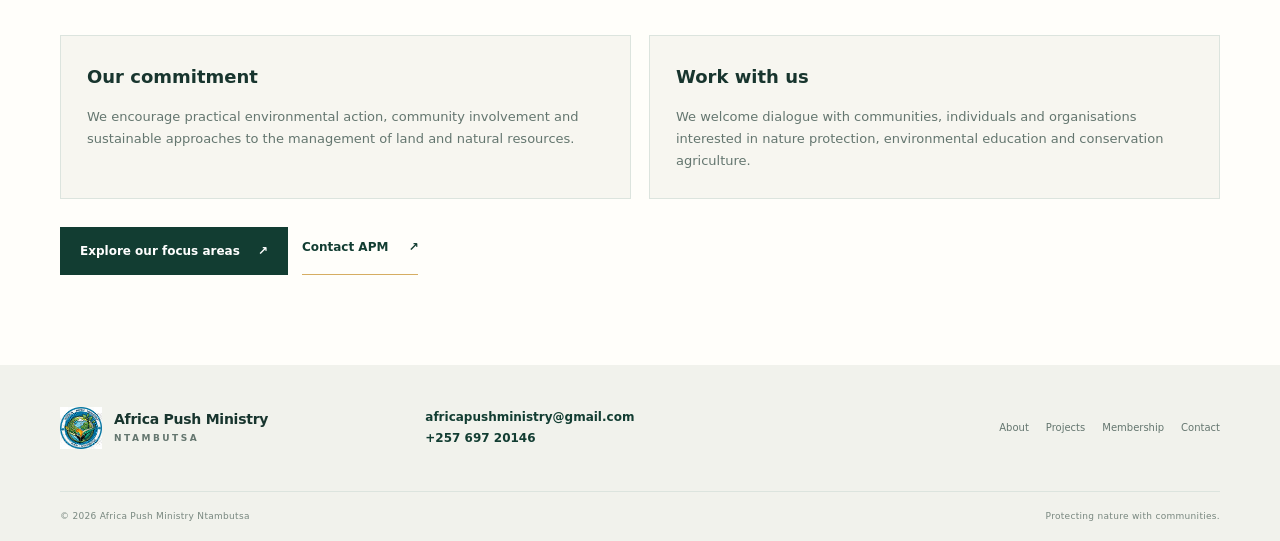
==== commit 654c2e00: "Use official French organisation bio on About page" ====
--- a/about.html
+++ b/about.html
@@ -39,7 +39,8 @@
       <div class="container">
         <div class="content-narrow">
           <h2>Who we are</h2>
-          <p>We are a community-focused ministry committed to environmental protection and the responsible care of our natural surroundings. We believe that communities have an important role in safeguarding nature and managing land sustainably.</p>
+          <p class="organization-bio" lang="fr">Nous sommes une organisation communautaire pour la préservation de l'environnement.</p>
+          <p class="organization-bio-translation" lang="en">We are a community-based organisation dedicated to environmental preservation.</p>
         </div>
 
         <section class="mission-section section-space" aria-label="Our mission and vision">
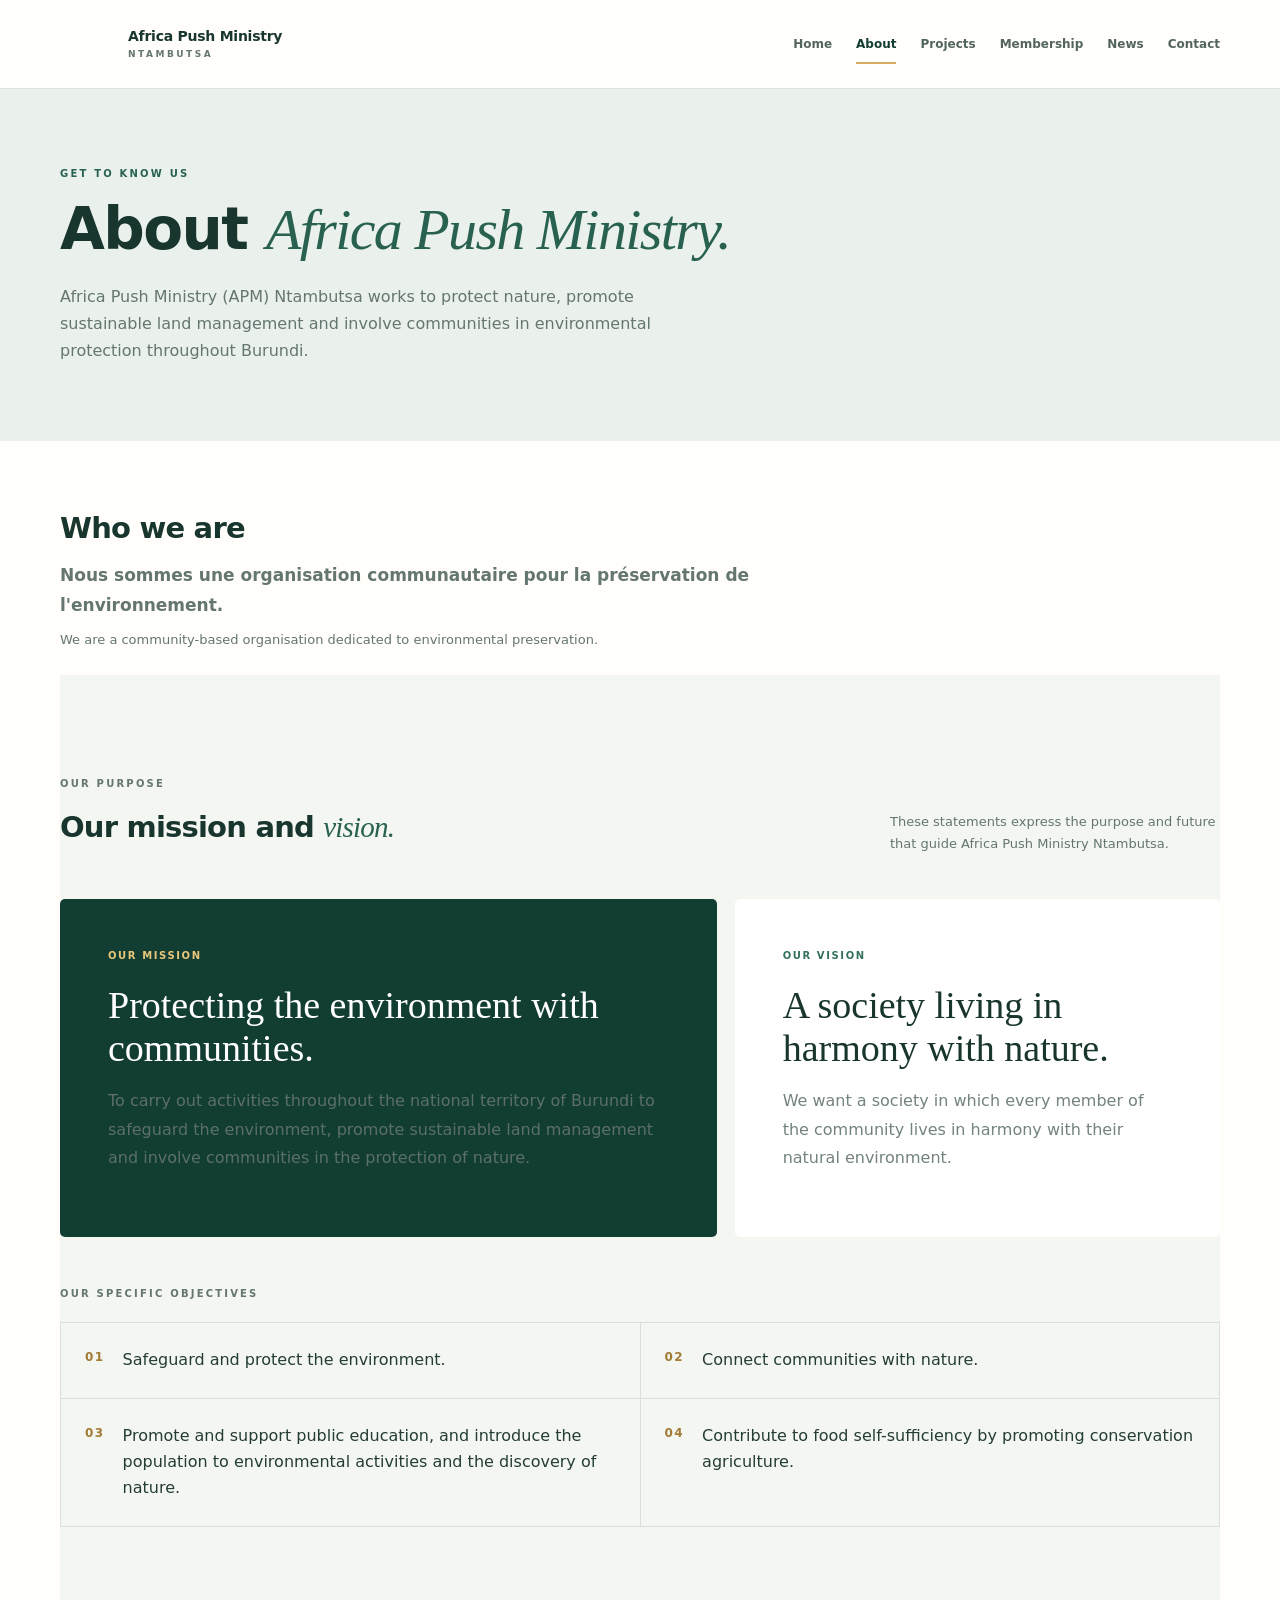
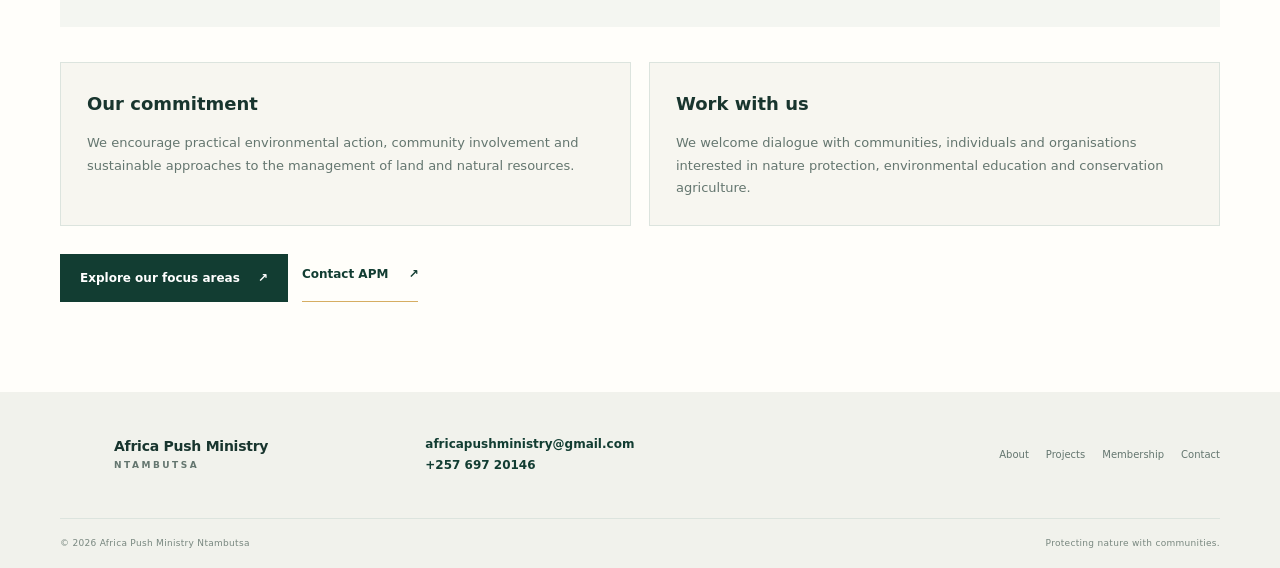
==== commit b2ebd220: "Use the high-resolution APM logo across the website" ====
--- a/about.html
+++ b/about.html
@@ -12,7 +12,7 @@
   <header class="site-header">
     <div class="container header-inner">
       <a class="brand" href="./index.html" aria-label="APM Ntambutsa home">
-        <img class="brand-mark" src="./assets/apm-logo.jpg" alt="">
+        <img class="brand-mark" src="./assets/apm-logo-hq.webp" alt="">
         <span class="brand-name">Africa Push Ministry <small>NTAMBUTSA</small></span>
       </a>
       <nav class="main-nav" aria-label="Main navigation">
@@ -95,7 +95,7 @@
   <footer class="site-footer">
     <div class="container footer-main">
       <a class="brand brand-footer" href="./index.html">
-        <img class="brand-mark" src="./assets/apm-logo.jpg" alt="">
+        <img class="brand-mark" src="./assets/apm-logo-hq.webp" alt="">
         <span class="brand-name">Africa Push Ministry <small>NTAMBUTSA</small></span>
       </a>
       <p><a class="footer-email" href="mailto:africapushministry@gmail.com">africapushministry@gmail.com</a><br><a class="footer-phone" href="tel:+25769720146">+257 697 20146</a></p>
--- a/assets/css/style.css
+++ b/assets/css/style.css
@@ -213,3 +213,17 @@
   .mission-heading { gap: 12px; }
   .objective-item { padding: 20px; }
 }
+
+.organization-bio {
+  margin: 0 0 8px;
+  color: var(--green);
+  font-size: 17px;
+  font-weight: 650;
+  line-height: 1.75;
+}
+.organization-bio-translation {
+  margin: 0 0 23px;
+  color: var(--muted);
+  font-size: 13px;
+  line-height: 1.75;
+}
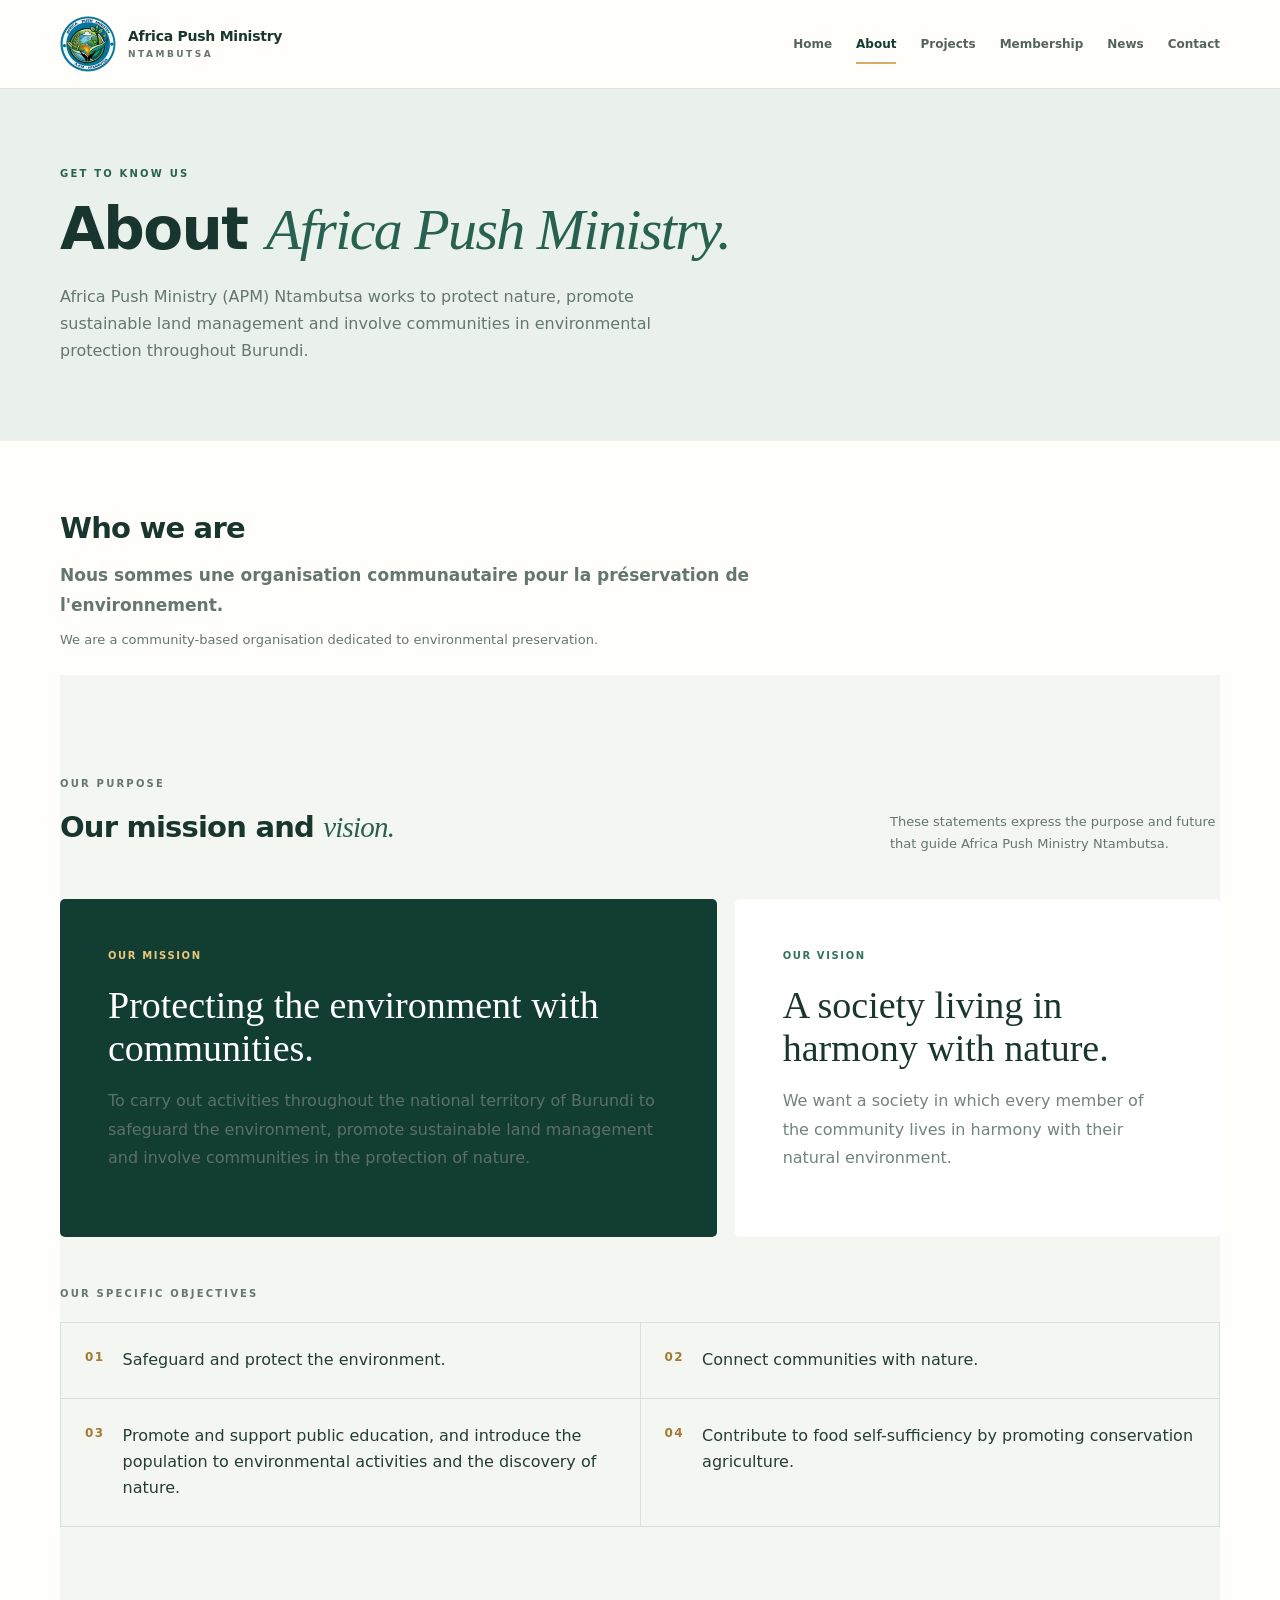
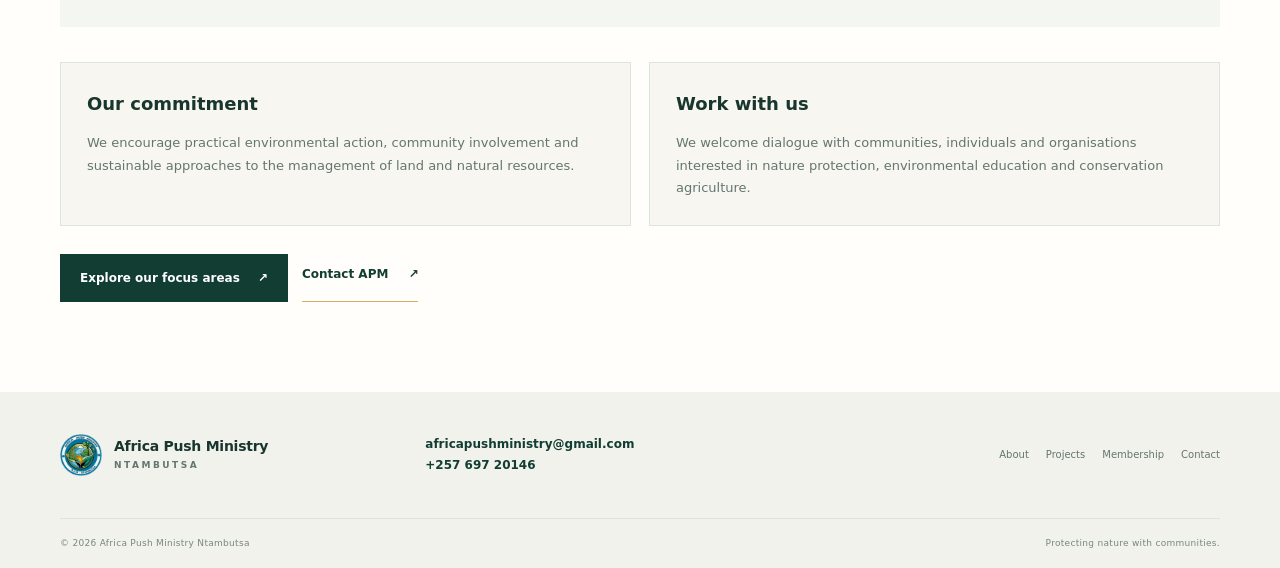
==== commit 9ce2cd45: "Publish complete APM logo across website pages" ====
--- a/about.html
+++ b/about.html
@@ -12,7 +12,7 @@
   <header class="site-header">
     <div class="container header-inner">
       <a class="brand" href="./index.html" aria-label="APM Ntambutsa home">
-        <img class="brand-mark" src="./assets/apm-logo-hq.webp" alt="">
+        <img class="brand-mark" src="./assets/apm-logo-hq.webp?v=20261122" alt="">
         <span class="brand-name">Africa Push Ministry <small>NTAMBUTSA</small></span>
       </a>
       <nav class="main-nav" aria-label="Main navigation">
@@ -95,7 +95,7 @@
   <footer class="site-footer">
     <div class="container footer-main">
       <a class="brand brand-footer" href="./index.html">
-        <img class="brand-mark" src="./assets/apm-logo-hq.webp" alt="">
+        <img class="brand-mark" src="./assets/apm-logo-hq.webp?v=20261122" alt="">
         <span class="brand-name">Africa Push Ministry <small>NTAMBUTSA</small></span>
       </a>
       <p><a class="footer-email" href="mailto:africapushministry@gmail.com">africapushministry@gmail.com</a><br><a class="footer-phone" href="tel:+25769720146">+257 697 20146</a></p>
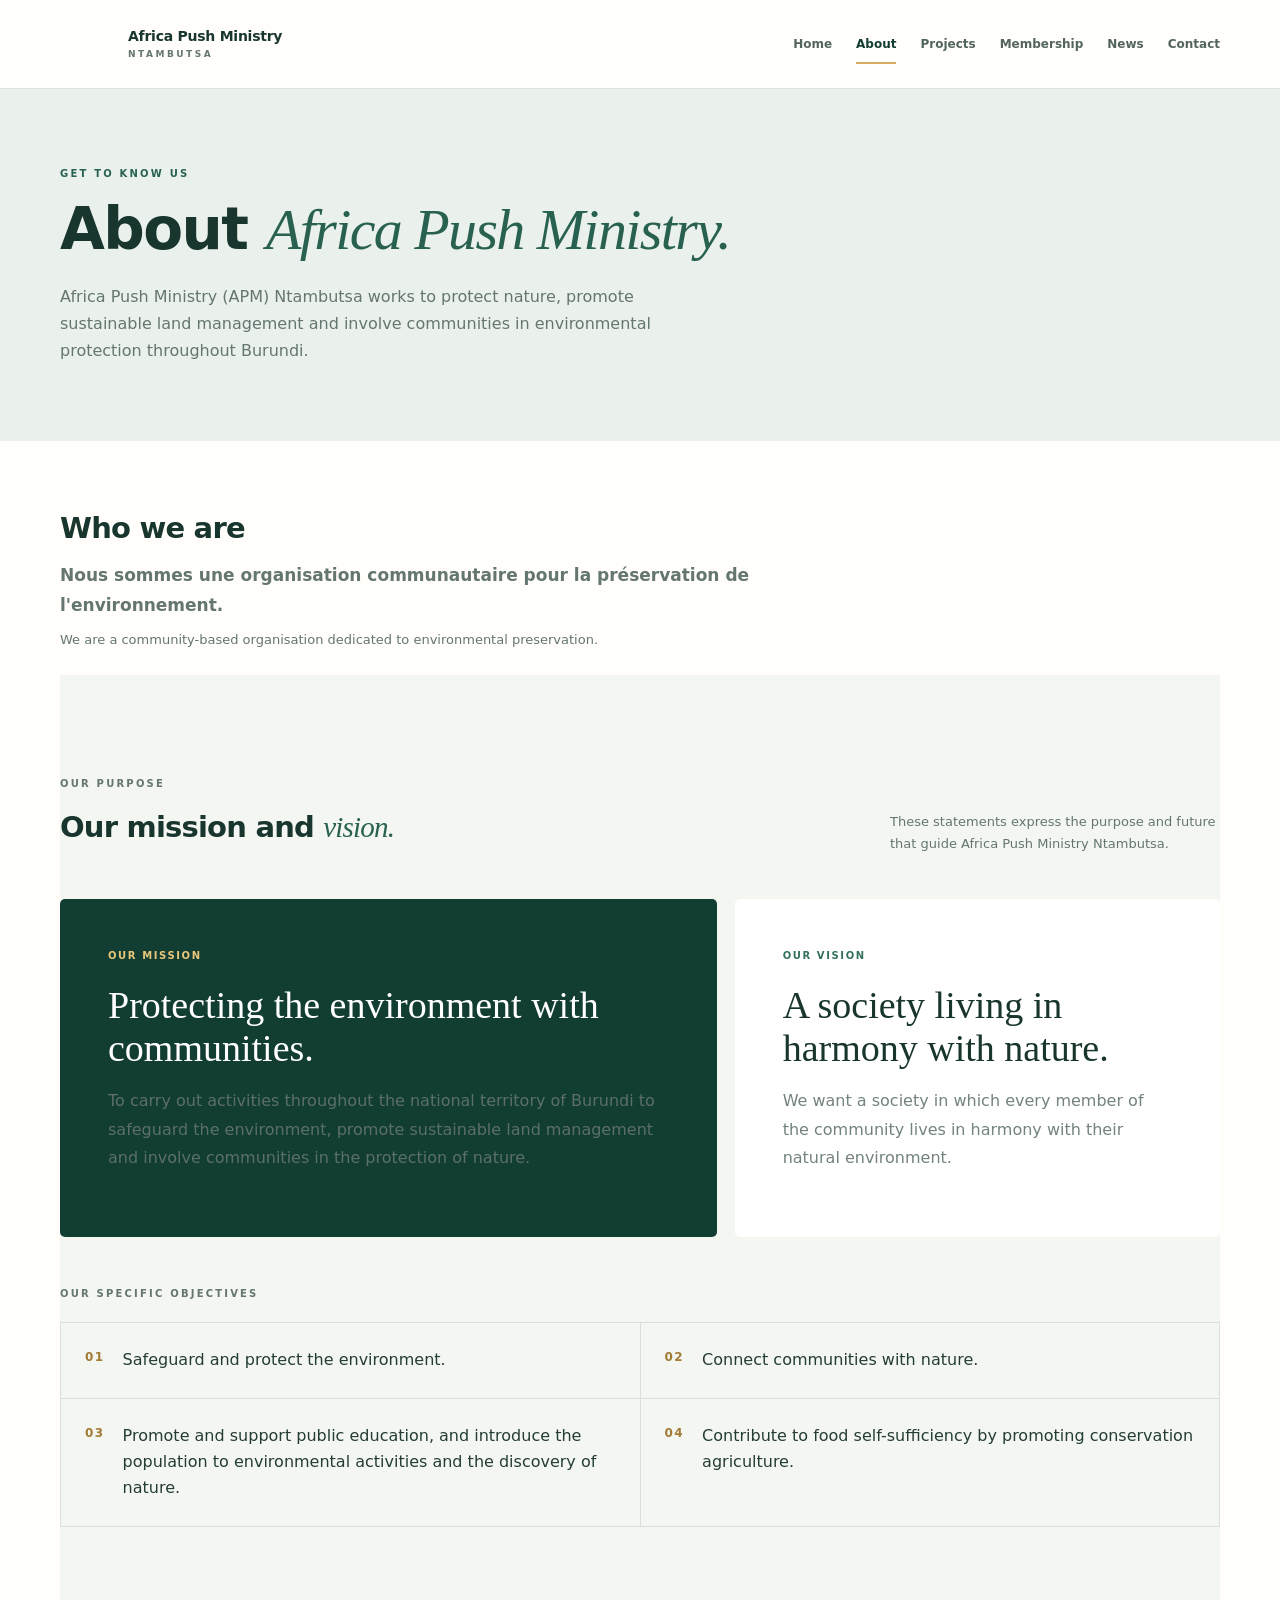
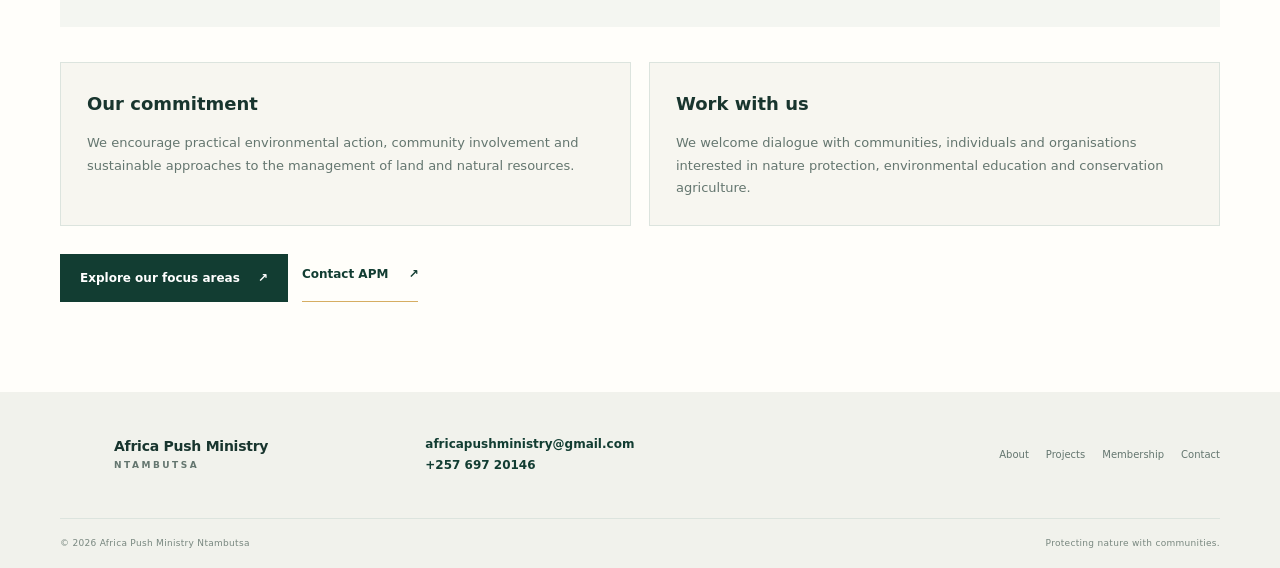
==== commit eccf8682: "Use the correct APM Ntambutsa high-definition logo" ====
--- a/about.html
+++ b/about.html
@@ -12,7 +12,7 @@
   <header class="site-header">
     <div class="container header-inner">
       <a class="brand" href="./index.html" aria-label="APM Ntambutsa home">
-        <img class="brand-mark" src="./assets/apm-logo-hq.webp?v=20261122" alt="">
+        <img class="brand-mark" src="./assets/APM_Ntambutsa_logo_hd.webp?v=20261122" alt="">
         <span class="brand-name">Africa Push Ministry <small>NTAMBUTSA</small></span>
       </a>
       <nav class="main-nav" aria-label="Main navigation">
@@ -95,7 +95,7 @@
   <footer class="site-footer">
     <div class="container footer-main">
       <a class="brand brand-footer" href="./index.html">
-        <img class="brand-mark" src="./assets/apm-logo-hq.webp?v=20261122" alt="">
+        <img class="brand-mark" src="./assets/APM_Ntambutsa_logo_hd.webp?v=20261122" alt="">
         <span class="brand-name">Africa Push Ministry <small>NTAMBUTSA</small></span>
       </a>
       <p><a class="footer-email" href="mailto:africapushministry@gmail.com">africapushministry@gmail.com</a><br><a class="footer-phone" href="tel:+25769720146">+257 697 20146</a></p>
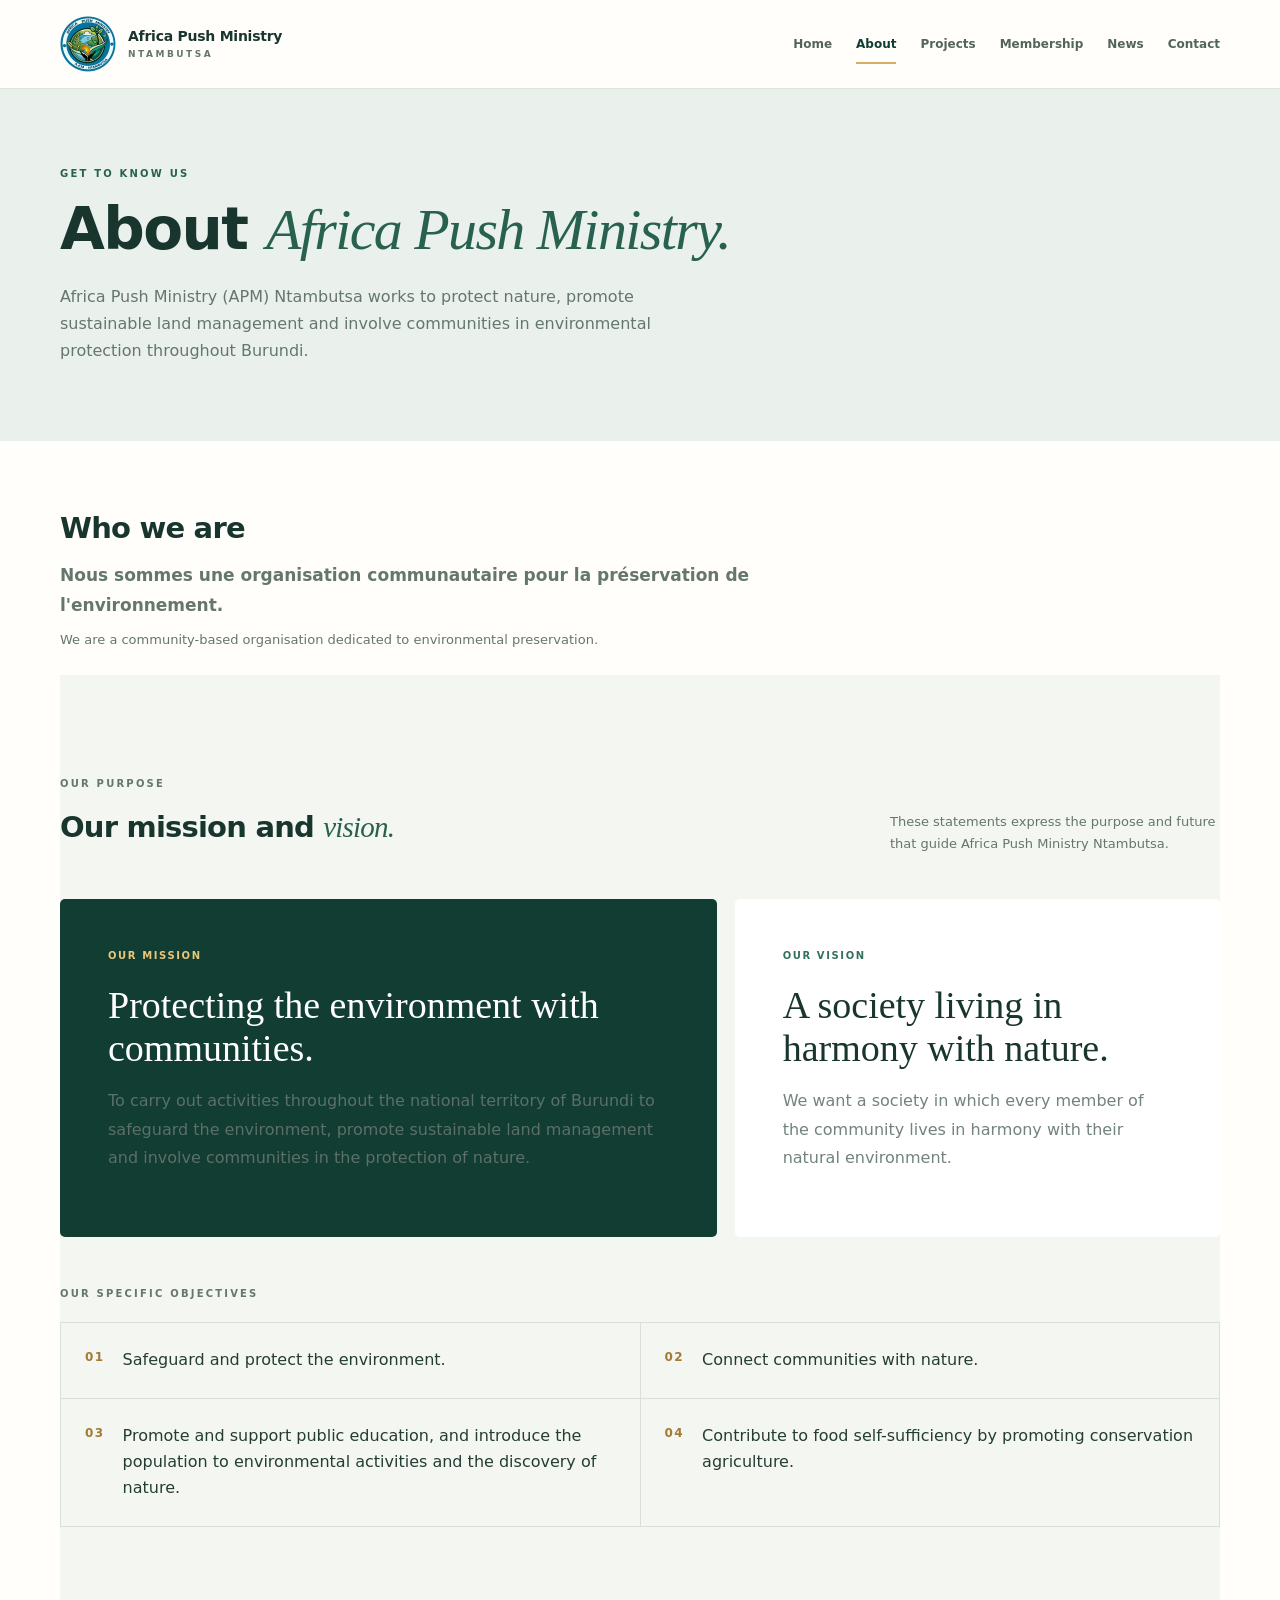
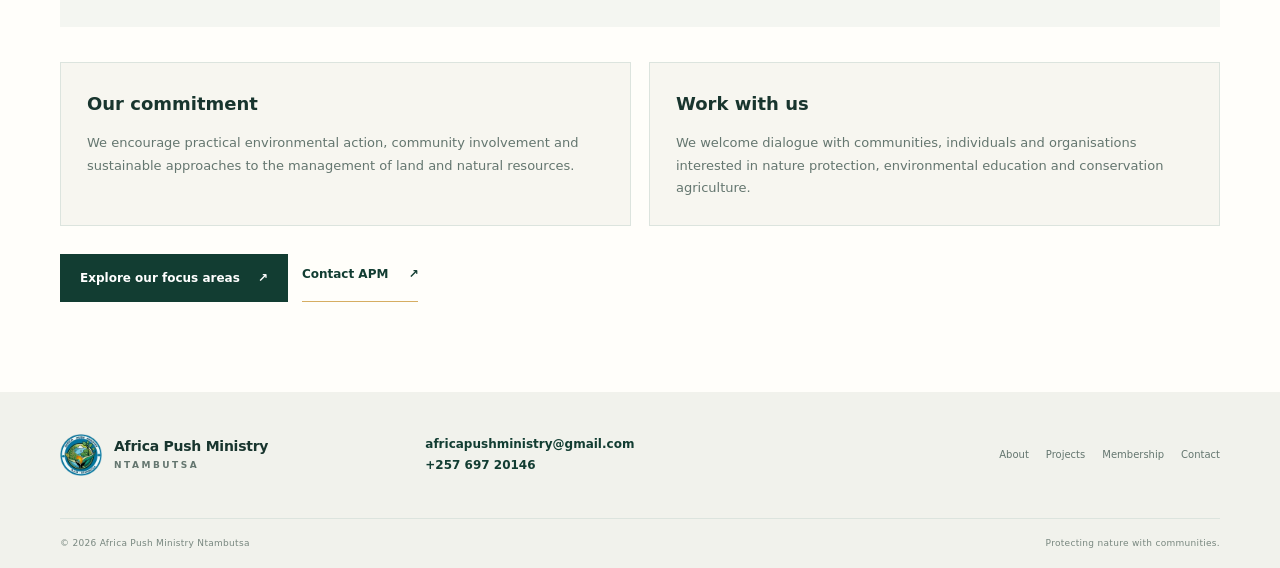
==== commit 1a98ac4a: "Replace APM logo with the correct Ntambutsa emblem" ====
--- a/about.html
+++ b/about.html
@@ -12,7 +12,7 @@
   <header class="site-header">
     <div class="container header-inner">
       <a class="brand" href="./index.html" aria-label="APM Ntambutsa home">
-        <img class="brand-mark" src="./assets/APM_Ntambutsa_logo_hd.webp?v=20261122" alt="">
+        <img class="brand-mark" src="./assets/APM_Ntambutsa_logo_hd.webp?v=20261122b" alt="">
         <span class="brand-name">Africa Push Ministry <small>NTAMBUTSA</small></span>
       </a>
       <nav class="main-nav" aria-label="Main navigation">
@@ -95,7 +95,7 @@
   <footer class="site-footer">
     <div class="container footer-main">
       <a class="brand brand-footer" href="./index.html">
-        <img class="brand-mark" src="./assets/APM_Ntambutsa_logo_hd.webp?v=20261122" alt="">
+        <img class="brand-mark" src="./assets/APM_Ntambutsa_logo_hd.webp?v=20261122b" alt="">
         <span class="brand-name">Africa Push Ministry <small>NTAMBUTSA</small></span>
       </a>
       <p><a class="footer-email" href="mailto:africapushministry@gmail.com">africapushministry@gmail.com</a><br><a class="footer-phone" href="tel:+25769720146">+257 697 20146</a></p>
